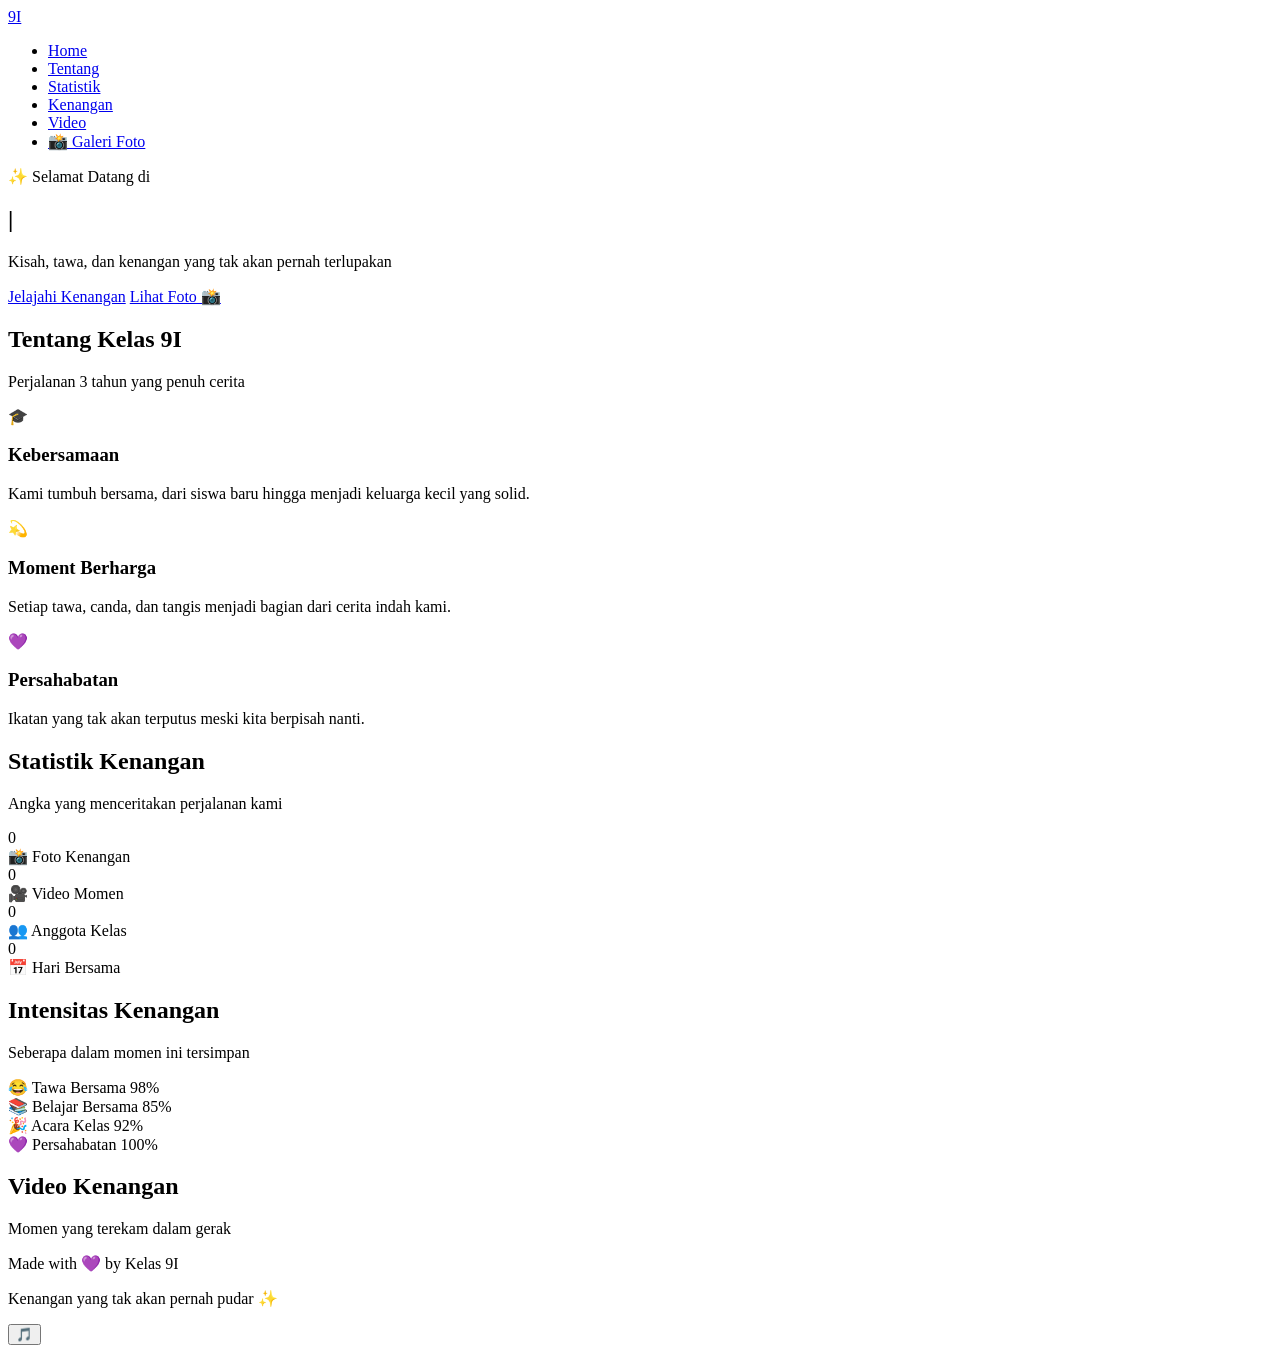
==== index.html @ e9878761 "Create index.html" ====
<!DOCTYPE html>
<html lang="id">
<head>
    <meta charset="UTF-8">
    <meta name="viewport" content="width=device-width, initial-scale=1.0">
    <title>Kenangan Kelas 9I ✨</title>
    <link rel="stylesheet" href="style.css">
    <link href="https://fonts.googleapis.com/css2?family=Poppins:wght@300;400;600;700;800&display=swap" rel="stylesheet">
</head>
<body>
    <!-- Partikel Background -->
    <div class="particles" id="particles"></div>

    <!-- Navbar -->
    <nav class="navbar">
        <div class="nav-container">
            <a href="#home" class="logo">9<span>I</span></a>
            <ul class="nav-menu" id="navMenu">
                <li><a href="#home" class="nav-link">Home</a></li>
                <li><a href="#about" class="nav-link">Tentang</a></li>
                <li><a href="#stats" class="nav-link">Statistik</a></li>
                <li><a href="#skills" class="nav-link">Kenangan</a></li>
                <li><a href="#videos" class="nav-link">Video</a></li>
                <li><a href="gallery.html" class="nav-link gallery-btn">📸 Galeri Foto</a></li>
            </ul>
            <div class="hamburger" id="hamburger">
                <span></span><span></span><span></span>
            </div>
        </div>
    </nav>

    <!-- Hero Section -->
    <section class="hero" id="home">
        <div class="hero-content">
            <p class="hero-tag">✨ Selamat Datang di</p>
            <h1 class="hero-title">
                <span class="typing" id="typing"></span>
                <span class="cursor">|</span>
            </h1>
            <p class="hero-subtitle">Kisah, tawa, dan kenangan yang tak akan pernah terlupakan</p>
            <div class="hero-buttons">
                <a href="#about" class="btn btn-primary">Jelajahi Kenangan</a>
                <a href="gallery.html" class="btn btn-outline">Lihat Foto 📸</a>
            </div>
        </div>
        <div class="scroll-indicator">
            <span></span>
        </div>
    </section>

    <!-- About Section -->
    <section class="about" id="about">
        <div class="container">
            <h2 class="section-title">Tentang <span>Kelas 9I</span></h2>
            <p class="section-desc">Perjalanan 3 tahun yang penuh cerita</p>
            <div class="about-grid">
                <div class="about-card">
                    <div class="about-icon">🎓</div>
                    <h3>Kebersamaan</h3>
                    <p>Kami tumbuh bersama, dari siswa baru hingga menjadi keluarga kecil yang solid.</p>
                </div>
                <div class="about-card">
                    <div class="about-icon">💫</div>
                    <h3>Moment Berharga</h3>
                    <p>Setiap tawa, canda, dan tangis menjadi bagian dari cerita indah kami.</p>
                </div>
                <div class="about-card">
                    <div class="about-icon">💜</div>
                    <h3>Persahabatan</h3>
                    <p>Ikatan yang tak akan terputus meski kita berpisah nanti.</p>
                </div>
            </div>
        </div>
    </section>

    <!-- Stats Section -->
    <section class="stats" id="stats">
        <div class="container">
            <h2 class="section-title">Statistik <span>Kenangan</span></h2>
            <p class="section-desc">Angka yang menceritakan perjalanan kami</p>
            <div class="stats-grid">
                <div class="stat-card">
                    <div class="stat-number" data-target="22">0</div>
                    <div class="stat-label">📸 Foto Kenangan</div>
                </div>
                <div class="stat-card">
                    <div class="stat-number" data-target="6">0</div>
                    <div class="stat-label">🎥 Video Momen</div>
                </div>
                <div class="stat-card">
                    <div class="stat-number" data-target="30">0</div>
                    <div class="stat-label">👥 Anggota Kelas</div>
                </div>
                <div class="stat-card">
                    <div class="stat-number" data-target="1095">0</div>
                    <div class="stat-label">📅 Hari Bersama</div>
                </div>
            </div>
        </div>
    </section>

    <!-- Skills / Memories Bars -->
    <section class="skills" id="skills">
        <div class="container">
            <h2 class="section-title">Intensitas <span>Kenangan</span></h2>
            <p class="section-desc">Seberapa dalam momen ini tersimpan</p>
            <div class="skills-grid">
                <div class="skill-item">
                    <div class="skill-header">
                        <span>😂 Tawa Bersama</span>
                        <span class="skill-percent">98%</span>
                    </div>
                    <div class="skill-bar"><div class="skill-fill" data-width="98"></div></div>
                </div>
                <div class="skill-item">
                    <div class="skill-header">
                        <span>📚 Belajar Bersama</span>
                        <span class="skill-percent">85%</span>
                    </div>
                    <div class="skill-bar"><div class="skill-fill" data-width="85"></div></div>
                </div>
                <div class="skill-item">
                    <div class="skill-header">
                        <span>🎉 Acara Kelas</span>
                        <span class="skill-percent">92%</span>
                    </div>
                    <div class="skill-bar"><div class="skill-fill" data-width="92"></div></div>
                </div>
                <div class="skill-item">
                    <div class="skill-header">
                        <span>💜 Persahabatan</span>
                        <span class="skill-percent">100%</span>
                    </div>
                    <div class="skill-bar"><div class="skill-fill" data-width="100"></div></div>
                </div>
            </div>
        </div>
    </section>

    <!-- Videos Section -->
    <section class="videos" id="videos">
        <div class="container">
            <h2 class="section-title">Video <span>Kenangan</span></h2>
            <p class="section-desc">Momen yang terekam dalam gerak</p>
            <div class="video-grid" id="videoGrid"></div>
        </div>
    </section>

    <!-- Footer -->
    <footer class="footer">
        <p>Made with 💜 by Kelas 9I</p>
        <p class="footer-sub">Kenangan yang tak akan pernah pudar ✨</p>
    </footer>

    <!-- Backsound -->
    <audio id="backsound" loop>
        <source src="assets/backsound.mp3" type="audio/mpeg">
    </audio>
    <button class="music-toggle" id="musicToggle" title="Toggle Music">🎵</button>

    <script src="script.js"></script>
</body>
      </html>
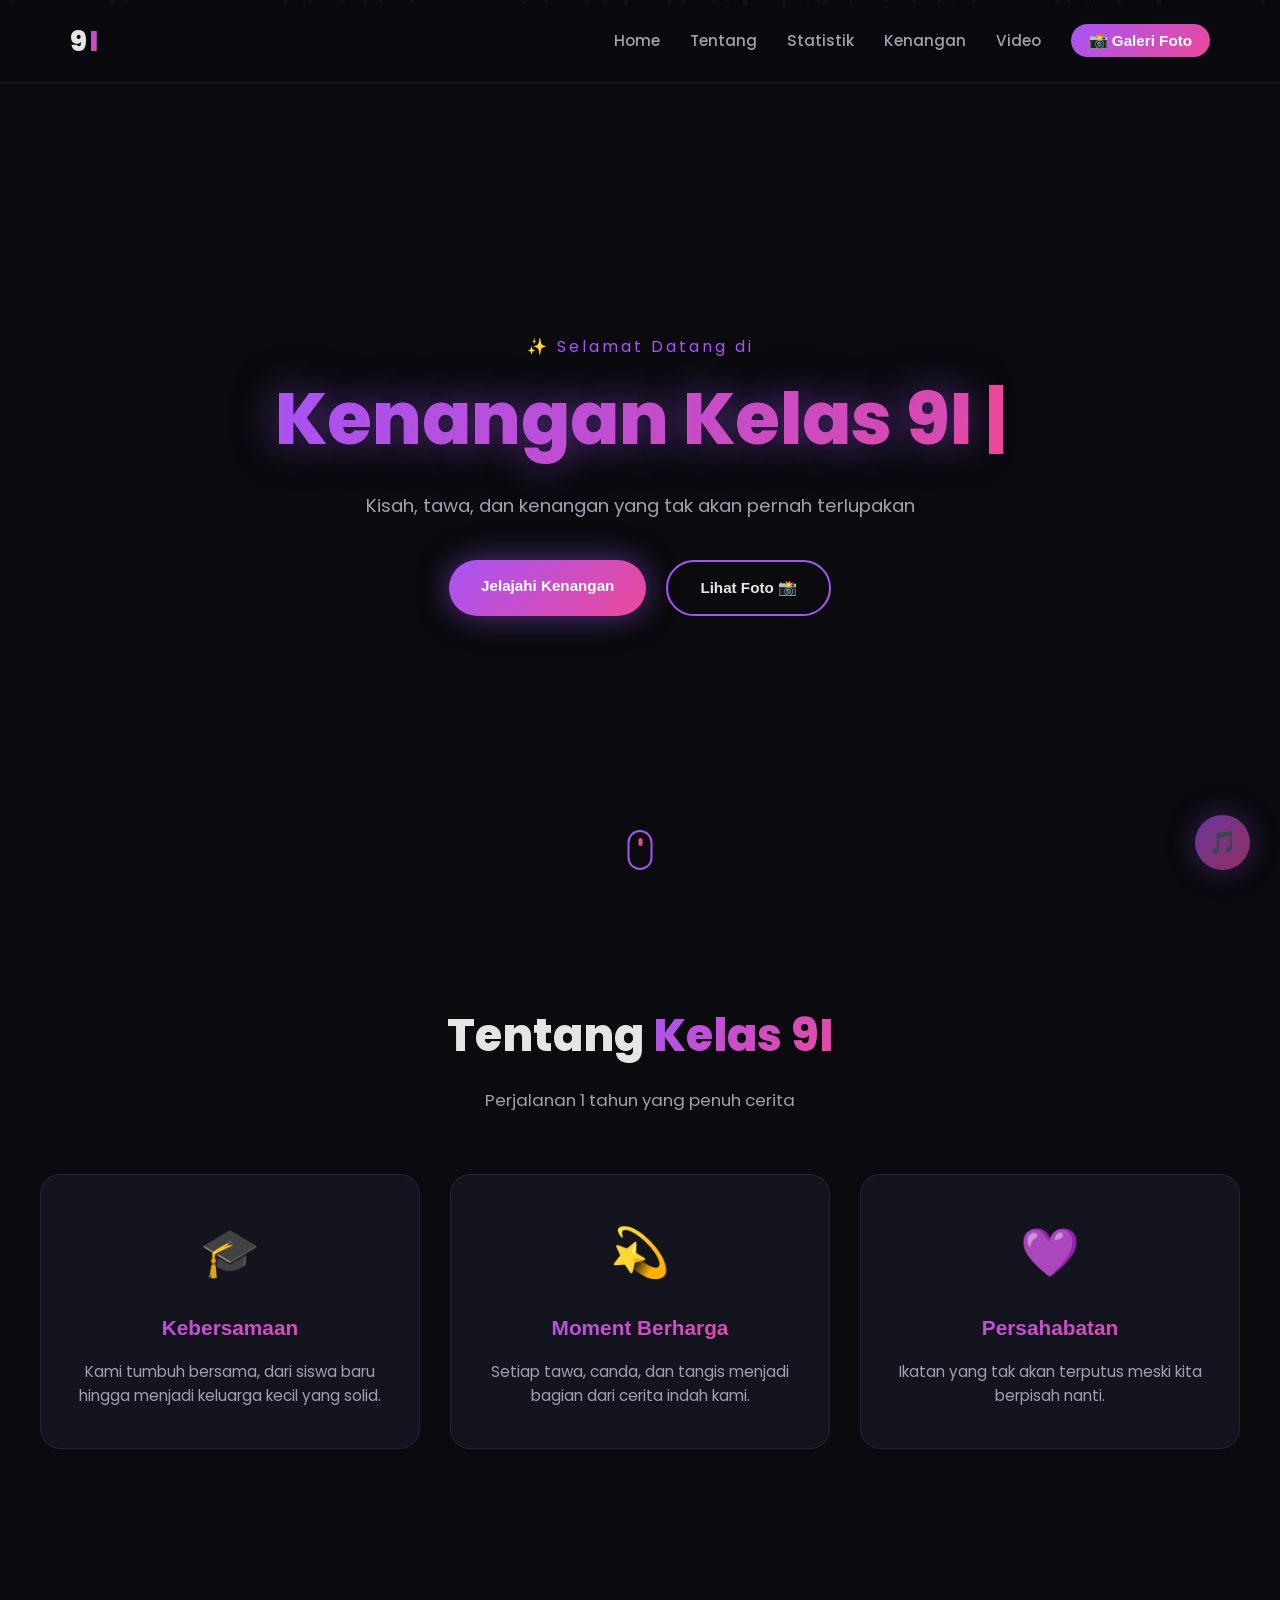
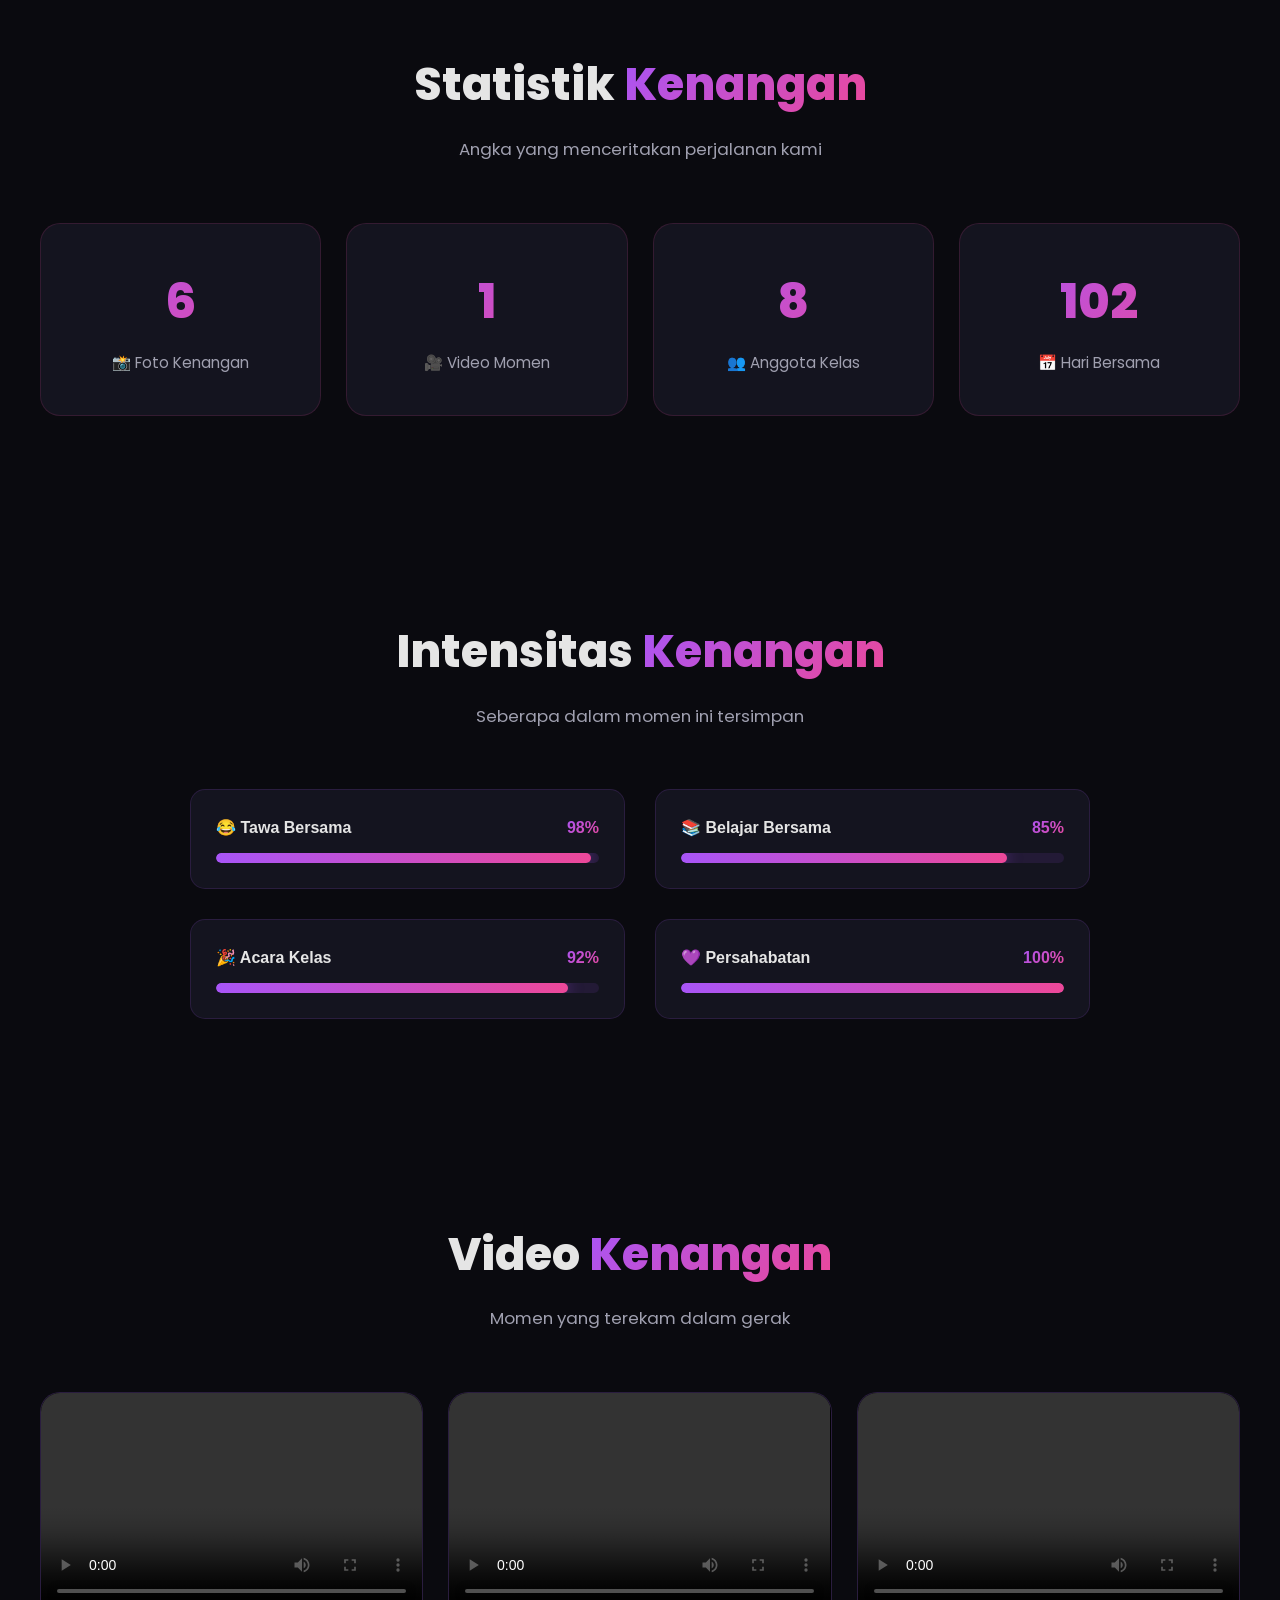
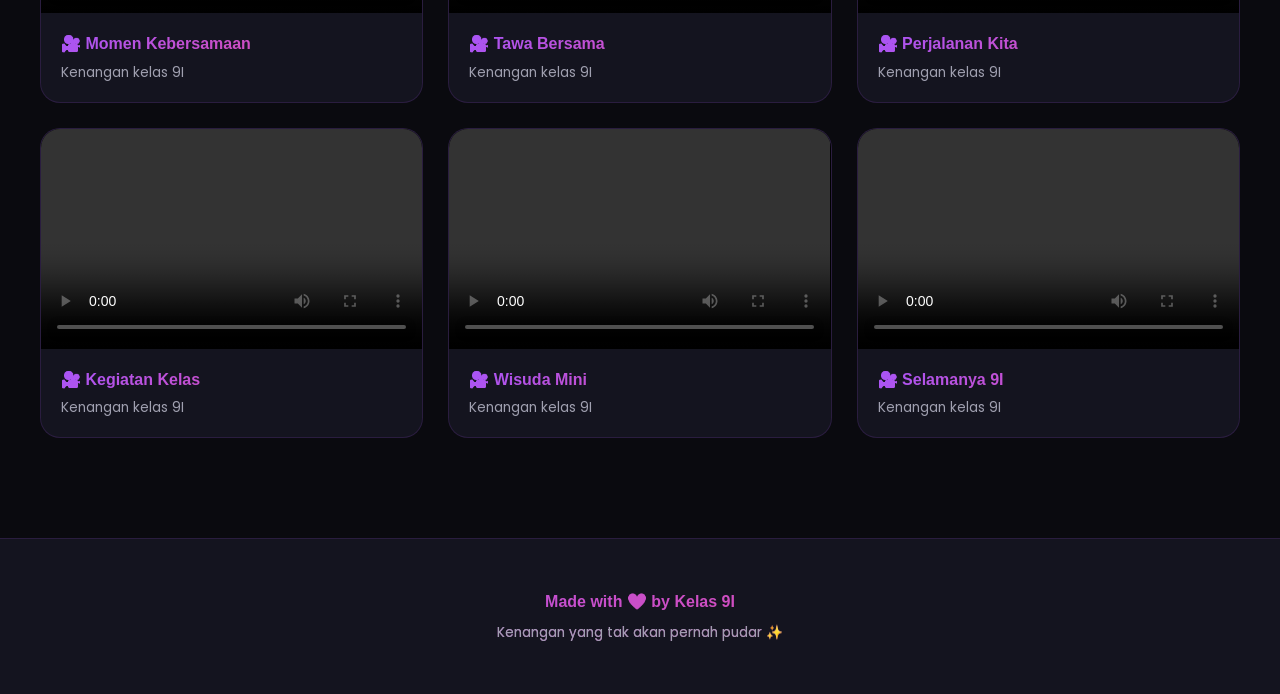
==== commit d5415470: "Update index.html" ====
--- a/index.html
+++ b/index.html
@@ -52,7 +52,7 @@
     <section class="about" id="about">
         <div class="container">
             <h2 class="section-title">Tentang <span>Kelas 9I</span></h2>
-            <p class="section-desc">Perjalanan 3 tahun yang penuh cerita</p>
+            <p class="section-desc">Perjalanan 1 tahun yang penuh cerita</p>
             <div class="about-grid">
                 <div class="about-card">
                     <div class="about-icon">🎓</div>
@@ -73,7 +73,7 @@
         </div>
     </section>
 
-    <!-- Stats Section -->
+    <!-- Stats Section (DATA SUDAH DIUBAH) -->
     <section class="stats" id="stats">
         <div class="container">
             <h2 class="section-title">Statistik <span>Kenangan</span></h2>
@@ -88,11 +88,11 @@
                     <div class="stat-label">🎥 Video Momen</div>
                 </div>
                 <div class="stat-card">
-                    <div class="stat-number" data-target="30">0</div>
+                    <div class="stat-number" data-target="32">0</div> <!-- 32 Siswa -->
                     <div class="stat-label">👥 Anggota Kelas</div>
                 </div>
                 <div class="stat-card">
-                    <div class="stat-number" data-target="1095">0</div>
+                    <div class="stat-number" data-target="365">0</div> <!-- 365 Hari -->
                     <div class="stat-label">📅 Hari Bersama</div>
                 </div>
             </div>
@@ -156,8 +156,8 @@
     <audio id="backsound" loop>
         <source src="assets/backsound.mp3" type="audio/mpeg">
     </audio>
-    <button class="music-toggle" id="musicToggle" title="Toggle Music">🎵</button>
+    <button class="music-toggle" id="musicToggle" title="Nyalakan/Matikan Musik">🎵</button>
 
     <script src="script.js"></script>
 </body>
-      </html>
+</html>
--- a/style.css
+++ b/style.css
@@ -0,0 +1,567 @@
+:root {
+    --bg-dark: #0a0a0f;
+    --bg-card: #14141f;
+    --purple: #a855f7;
+    --pink: #ec4899;
+    --purple-glow: rgba(168, 85, 247, 0.5);
+    --pink-glow: rgba(236, 72, 153, 0.5);
+    --text: #e5e5e5;
+    --text-dim: #a0a0b0;
+}
+
+* {
+    margin: 0;
+    padding: 0;
+    box-sizing: border-box;
+}
+
+html { scroll-behavior: smooth; }
+
+body {
+    font-family: 'Poppins', sans-serif;
+    background: var(--bg-dark);
+    color: var(--text);
+    overflow-x: hidden;
+    line-height: 1.6;
+}
+
+/* Particles */
+.particles {
+    position: fixed;
+    inset: 0;
+    pointer-events: none;
+    z-index: 0;
+}
+
+.particle {
+    position: absolute;
+    width: 3px;
+    height: 3px;
+    border-radius: 50%;
+    background: var(--purple);
+    box-shadow: 0 0 10px var(--purple-glow);
+    animation: float linear infinite;
+}
+
+@keyframes float {
+    from { transform: translateY(100vh) translateX(0); opacity: 0; }
+    10% { opacity: 1; }
+    90% { opacity: 1; }
+    to { transform: translateY(-100px) translateX(50px); opacity: 0; }
+}
+
+/* Navbar */
+.navbar {
+    position: fixed;
+    top: 0;
+    width: 100%;
+    background: rgba(10, 10, 15, 0.85);
+    backdrop-filter: blur(20px);
+    z-index: 1000;
+    border-bottom: 1px solid rgba(168, 85, 247, 0.15);
+}
+
+.nav-container {
+    max-width: 1200px;
+    margin: 0 auto;
+    padding: 18px 30px;
+    display: flex;
+    justify-content: space-between;
+    align-items: center;
+}
+
+.logo {
+    font-size: 1.8rem;
+    font-weight: 800;
+    color: var(--text);
+    text-decoration: none;
+    letter-spacing: 2px;
+}
+
+.logo span {
+    background: linear-gradient(135deg, var(--purple), var(--pink));
+    -webkit-background-clip: text;
+    background-clip: text;
+    -webkit-text-fill-color: transparent;
+}
+
+.nav-menu {
+    display: flex;
+    list-style: none;
+    gap: 30px;
+    align-items: center;
+}
+
+.nav-link {
+    color: var(--text-dim);
+    text-decoration: none;
+    font-size: 0.95rem;
+    font-weight: 500;
+    position: relative;
+    transition: color 0.3s;
+}
+
+.nav-link::after {
+    content: '';
+    position: absolute;
+    bottom: -5px;
+    left: 0;
+    width: 0;
+    height: 2px;
+    background: linear-gradient(90deg, var(--purple), var(--pink));
+    transition: width 0.3s;
+}
+
+.nav-link:hover { color: var(--text); }
+.nav-link:hover::after { width: 100%; }
+
+.gallery-btn {
+    background: linear-gradient(135deg, var(--purple), var(--pink));
+    color: white !important;
+    padding: 8px 18px;
+    border-radius: 25px;
+    font-weight: 600;
+}
+
+.gallery-btn::after { display: none; }
+
+.hamburger {
+    display: none;
+    flex-direction: column;
+    gap: 5px;
+    cursor: pointer;
+}
+
+.hamburger span {
+    width: 25px;
+    height: 3px;
+    background: var(--text);
+    border-radius: 3px;
+    transition: 0.3s;
+}
+
+.hamburger.active span:nth-child(1) { transform: rotate(45deg) translate(5px, 5px); }
+.hamburger.active span:nth-child(2) { opacity: 0; }
+.hamburger.active span:nth-child(3) { transform: rotate(-45deg) translate(7px, -7px); }
+
+/* Hero */
+.hero {
+    min-height: 100vh;
+    display: flex;
+    flex-direction: column;
+    justify-content: center;
+    align-items: center;
+    text-align: center;
+    padding: 100px 30px 50px;
+    position: relative;
+    z-index: 1;
+}
+
+.hero-content { max-width: 900px; }
+
+.hero-tag {
+    color: var(--purple);
+    font-size: 1rem;
+    letter-spacing: 3px;
+    margin-bottom: 20px;
+    animation: fadeInUp 1s ease;
+}
+
+.hero-title {
+    font-size: clamp(2rem, 6vw, 4.5rem);
+    font-weight: 800;
+    line-height: 1.1;
+    margin-bottom: 25px;
+    min-height: 1.2em;
+}
+
+.typing {
+    background: linear-gradient(135deg, var(--purple), var(--pink));
+    -webkit-background-clip: text;
+    background-clip: text;
+    -webkit-text-fill-color: transparent;
+    text-shadow: 0 0 40px var(--purple-glow);
+}
+
+.cursor {
+    color: var(--pink);
+    animation: blink 1s infinite;
+}
+
+@keyframes blink { 50% { opacity: 0; } }
+
+.hero-subtitle {
+    color: var(--text-dim);
+    font-size: 1.15rem;
+    margin-bottom: 40px;
+    animation: fadeInUp 1s ease 0.3s backwards;
+}
+
+.hero-buttons {
+    display: flex;
+    gap: 20px;
+    justify-content: center;
+    flex-wrap: wrap;
+    animation: fadeInUp 1s ease 0.5s backwards;
+}
+
+.btn {
+    padding: 14px 32px;
+    border-radius: 50px;
+    text-decoration: none;
+    font-weight: 600;
+    font-size: 0.95rem;
+    transition: all 0.3s;
+    cursor: pointer;
+    border: none;
+}
+
+.btn-primary {
+    background: linear-gradient(135deg, var(--purple), var(--pink));
+    color: white;
+    box-shadow: 0 0 30px var(--purple-glow);
+}
+
+.btn-primary:hover {
+    transform: translateY(-3px);
+    box-shadow: 0 0 50px var(--pink-glow);
+}
+
+.btn-outline {
+    background: transparent;
+    color: var(--text);
+    border: 2px solid var(--purple);
+}
+
+.btn-outline:hover {
+    background: var(--purple);
+    box-shadow: 0 0 30px var(--purple-glow);
+}
+
+@keyframes fadeInUp {
+    from { opacity: 0; transform: translateY(30px); }
+    to { opacity: 1; transform: translateY(0); }
+}
+
+.scroll-indicator {
+    position: absolute;
+    bottom: 30px;
+    left: 50%;
+    transform: translateX(-50%);
+    width: 25px;
+    height: 40px;
+    border: 2px solid var(--purple);
+    border-radius: 15px;
+}
+
+.scroll-indicator span {
+    display: block;
+    width: 4px;
+    height: 8px;
+    background: var(--pink);
+    border-radius: 2px;
+    margin: 6px auto;
+    animation: scrollDown 1.5s infinite;
+}
+
+@keyframes scrollDown {
+    0% { transform: translateY(0); opacity: 1; }
+    100% { transform: translateY(15px); opacity: 0; }
+}
+
+/* Sections */
+section { padding: 100px 30px; position: relative; z-index: 1; }
+
+.container { max-width: 1200px; margin: 0 auto; }
+
+.section-title {
+    text-align: center;
+    font-size: clamp(1.8rem, 4vw, 2.8rem);
+    font-weight: 800;
+    margin-bottom: 15px;
+}
+
+.section-title span {
+    background: linear-gradient(135deg, var(--purple), var(--pink));
+    -webkit-background-clip: text;
+    background-clip: text;
+    -webkit-text-fill-color: transparent;
+}
+
+.section-desc {
+    text-align: center;
+    color: var(--text-dim);
+    margin-bottom: 60px;
+    font-size: 1.05rem;
+}
+
+/* About */
+.about-grid {
+    display: grid;
+    grid-template-columns: repeat(auto-fit, minmax(280px, 1fr));
+    gap: 30px;
+}
+
+.about-card {
+    background: var(--bg-card);
+    padding: 40px 30px;
+    border-radius: 20px;
+    border: 1px solid rgba(168, 85, 247, 0.15);
+    transition: all 0.4s;
+    text-align: center;
+}
+
+.about-card:hover {
+    transform: translateY(-10px);
+    border-color: var(--purple);
+    box-shadow: 0 20px 60px var(--purple-glow);
+}
+
+.about-icon {
+    font-size: 3rem;
+    margin-bottom: 20px;
+}
+
+.about-card h3 {
+    font-size: 1.3rem;
+    margin-bottom: 15px;
+    background: linear-gradient(135deg, var(--purple), var(--pink));
+    -webkit-background-clip: text;
+    background-clip: text;
+    -webkit-text-fill-color: transparent;
+}
+
+.about-card p { color: var(--text-dim); font-size: 0.95rem; }
+
+/* Stats */
+.stats-grid {
+    display: grid;
+    grid-template-columns: repeat(auto-fit, minmax(200px, 1fr));
+    gap: 25px;
+}
+
+.stat-card {
+    background: var(--bg-card);
+    padding: 40px 20px;
+    border-radius: 20px;
+    text-align: center;
+    border: 1px solid rgba(236, 72, 153, 0.15);
+    transition: all 0.4s;
+    position: relative;
+    overflow: hidden;
+}
+
+.stat-card::before {
+    content: '';
+    position: absolute;
+    inset: 0;
+    background: linear-gradient(135deg, var(--purple), var(--pink));
+    opacity: 0;
+    transition: opacity 0.4s;
+    z-index: 0;
+}
+
+.stat-card:hover::before { opacity: 0.1; }
+
+.stat-card:hover {
+    transform: translateY(-8px);
+    border-color: var(--pink);
+    box-shadow: 0 20px 60px var(--pink-glow);
+}
+
+.stat-number {
+    font-size: 3rem;
+    font-weight: 800;
+    background: linear-gradient(135deg, var(--purple), var(--pink));
+    -webkit-background-clip: text;
+    background-clip: text;
+    -webkit-text-fill-color: transparent;
+    position: relative;
+    z-index: 1;
+}
+
+.stat-label {
+    color: var(--text-dim);
+    margin-top: 10px;
+    font-size: 0.95rem;
+    position: relative;
+    z-index: 1;
+}
+
+/* Skills */
+.skills-grid {
+    display: grid;
+    grid-template-columns: repeat(auto-fit, minmax(400px, 1fr));
+    gap: 30px;
+    max-width: 900px;
+    margin: 0 auto;
+}
+
+.skill-item {
+    background: var(--bg-card);
+    padding: 25px;
+    border-radius: 15px;
+    border: 1px solid rgba(168, 85, 247, 0.15);
+}
+
+.skill-header {
+    display: flex;
+    justify-content: space-between;
+    margin-bottom: 12px;
+    font-weight: 600;
+}
+
+.skill-percent {
+    background: linear-gradient(135deg, var(--purple), var(--pink));
+    -webkit-background-clip: text;
+    background-clip: text;
+    -webkit-text-fill-color: transparent;
+}
+
+.skill-bar {
+    height: 10px;
+    background: rgba(168, 85, 247, 0.1);
+    border-radius: 10px;
+    overflow: hidden;
+}
+
+.skill-fill {
+    height: 100%;
+    width: 0;
+    background: linear-gradient(90deg, var(--purple), var(--pink));
+    border-radius: 10px;
+    transition: width 1.5s cubic-bezier(0.4, 0, 0.2, 1);
+    box-shadow: 0 0 15px var(--purple-glow);
+}
+
+/* Videos */
+.video-grid {
+    display: grid;
+    grid-template-columns: repeat(auto-fit, minmax(320px, 1fr));
+    gap: 25px;
+}
+
+.video-card {
+    background: var(--bg-card);
+    border-radius: 20px;
+    overflow: hidden;
+    border: 1px solid rgba(168, 85, 247, 0.15);
+    transition: all 0.4s;
+}
+
+.video-card:hover {
+    transform: translateY(-8px);
+    border-color: var(--pink);
+    box-shadow: 0 20px 60px var(--pink-glow);
+}
+
+.video-card video {
+    width: 100%;
+    height: 220px;
+    object-fit: cover;
+    display: block;
+    background: #000;
+}
+
+.video-info {
+    padding: 18px 20px;
+}
+
+.video-info h4 {
+    font-size: 1rem;
+    margin-bottom: 5px;
+    background: linear-gradient(135deg, var(--purple), var(--pink));
+    -webkit-background-clip: text;
+    background-clip: text;
+    -webkit-text-fill-color: transparent;
+}
+
+.video-info p { color: var(--text-dim); font-size: 0.85rem; }
+
+/* Footer */
+.footer {
+    text-align: center;
+    padding: 50px 30px;
+    background: var(--bg-card);
+    border-top: 1px solid rgba(168, 85, 247, 0.15);
+    position: relative;
+    z-index: 1;
+}
+
+.footer p {
+    font-weight: 600;
+    background: linear-gradient(135deg, var(--purple), var(--pink));
+    -webkit-background-clip: text;
+    background-clip: text;
+    -webkit-text-fill-color: transparent;
+}
+
+.footer-sub {
+    font-size: 0.85rem !important;
+    color: var(--text-dim) !important;
+    -webkit-text-fill-color: var(--text-dim) !important;
+    margin-top: 8px;
+    font-weight: 400 !important;
+}
+
+/* Music Toggle */
+.music-toggle {
+    position: fixed;
+    bottom: 30px;
+    right: 30px;
+    width: 55px;
+    height: 55px;
+    border-radius: 50%;
+    background: linear-gradient(135deg, var(--purple), var(--pink));
+    border: none;
+    color: white;
+    font-size: 1.4rem;
+    cursor: pointer;
+    z-index: 999;
+    box-shadow: 0 0 30px var(--purple-glow);
+    transition: all 0.3s;
+    animation: pulse 2s infinite;
+}
+
+.music-toggle:hover { transform: scale(1.1); }
+.music-toggle.playing { animation: pulse 2s infinite; }
+.music-toggle:not(.playing) { animation: none; opacity: 0.6; }
+
+@keyframes pulse {
+    0%, 100% { box-shadow: 0 0 30px var(--purple-glow); }
+    50% { box-shadow: 0 0 50px var(--pink-glow), 0 0 80px var(--pink-glow); }
+}
+
+/* Reveal Animation */
+.reveal {
+    opacity: 0;
+    transform: translateY(50px);
+    transition: all 0.8s ease;
+}
+
+.reveal.active {
+    opacity: 1;
+    transform: translateY(0);
+}
+
+/* Mobile */
+@media (max-width: 768px) {
+    .nav-menu {
+        position: fixed;
+        top: 70px;
+        right: -100%;
+        flex-direction: column;
+        background: rgba(20, 20, 31, 0.98);
+        width: 100%;
+        padding: 30px;
+        gap: 20px;
+        transition: right 0.4s;
+        border-top: 1px solid rgba(168, 85, 247, 0.2);
+    }
+    .nav-menu.active { right: 0; }
+    .hamburger { display: flex; }
+    .skills-grid { grid-template-columns: 1fr; }
+    section { padding: 70px 20px; }
+    .video-card video { height: 200px; }
+    .music-toggle { bottom: 20px; right: 20px; width: 50px; height: 50px; }
+  }
